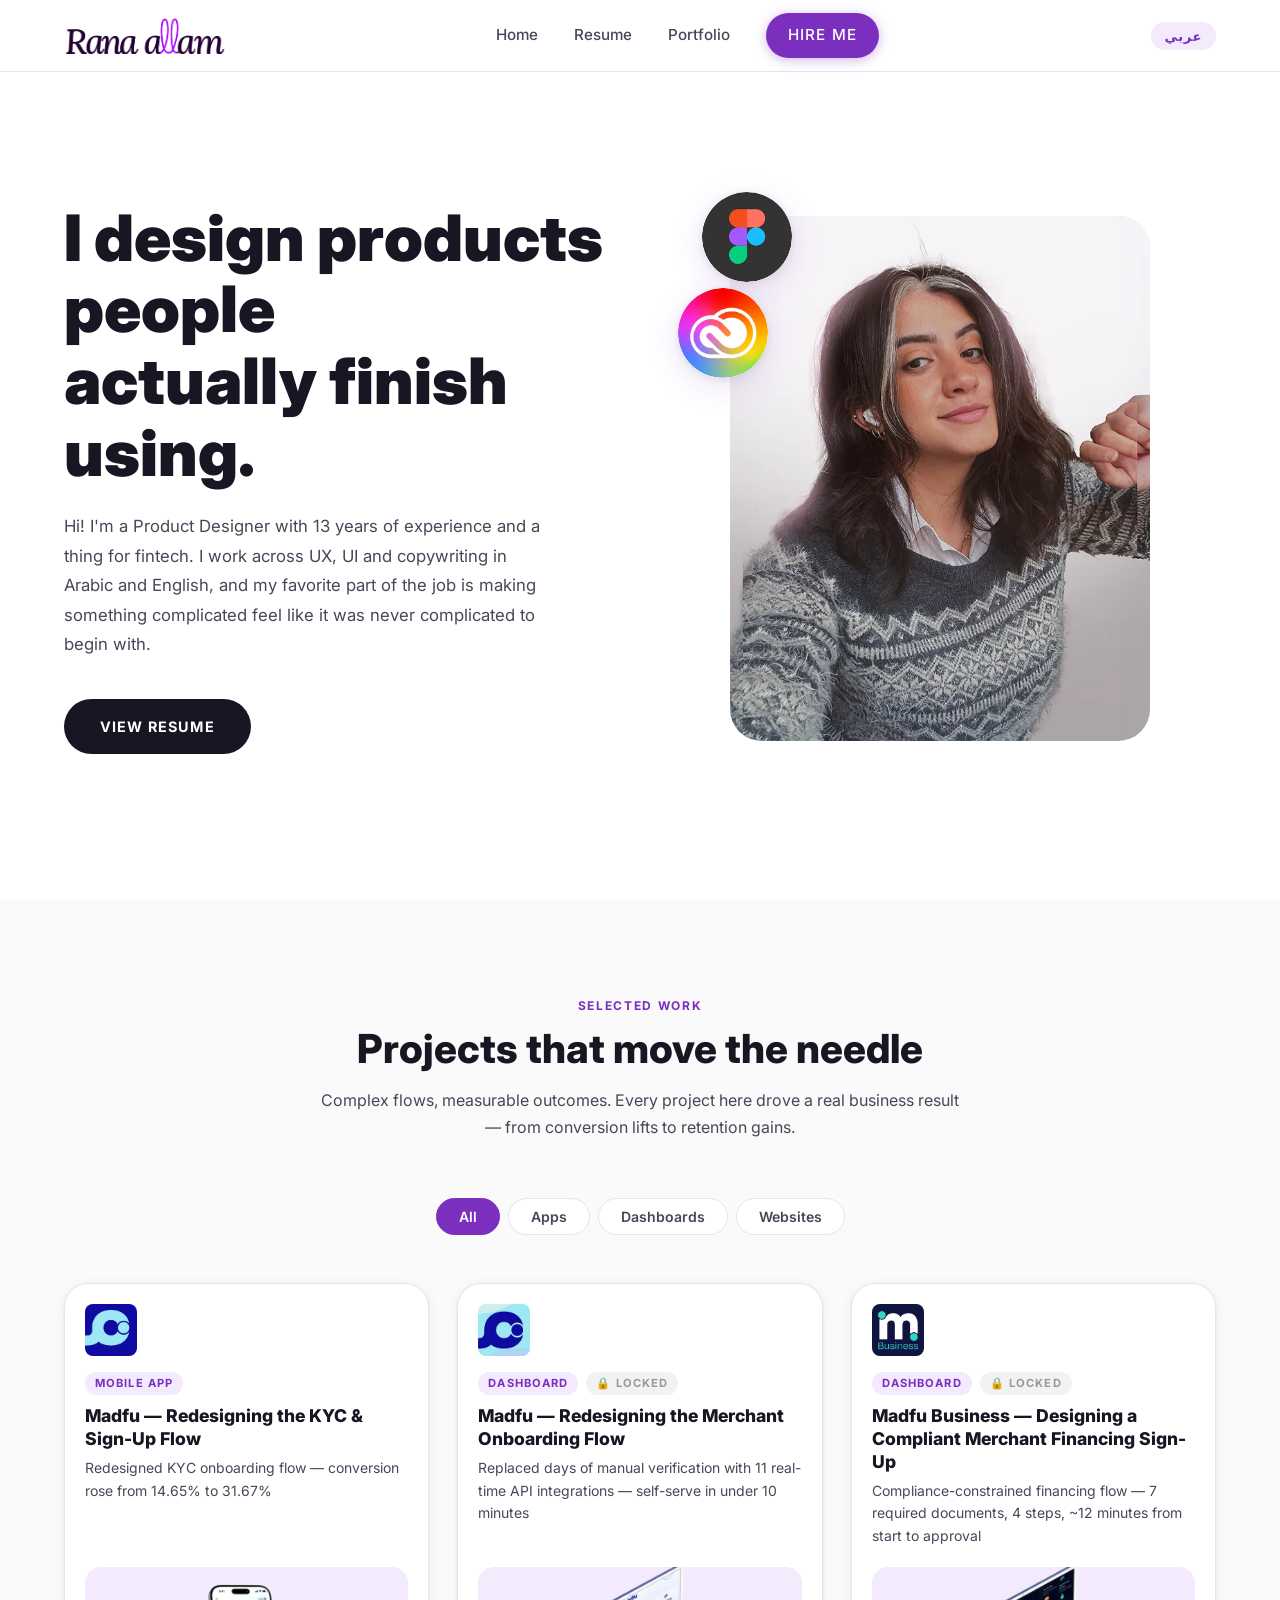
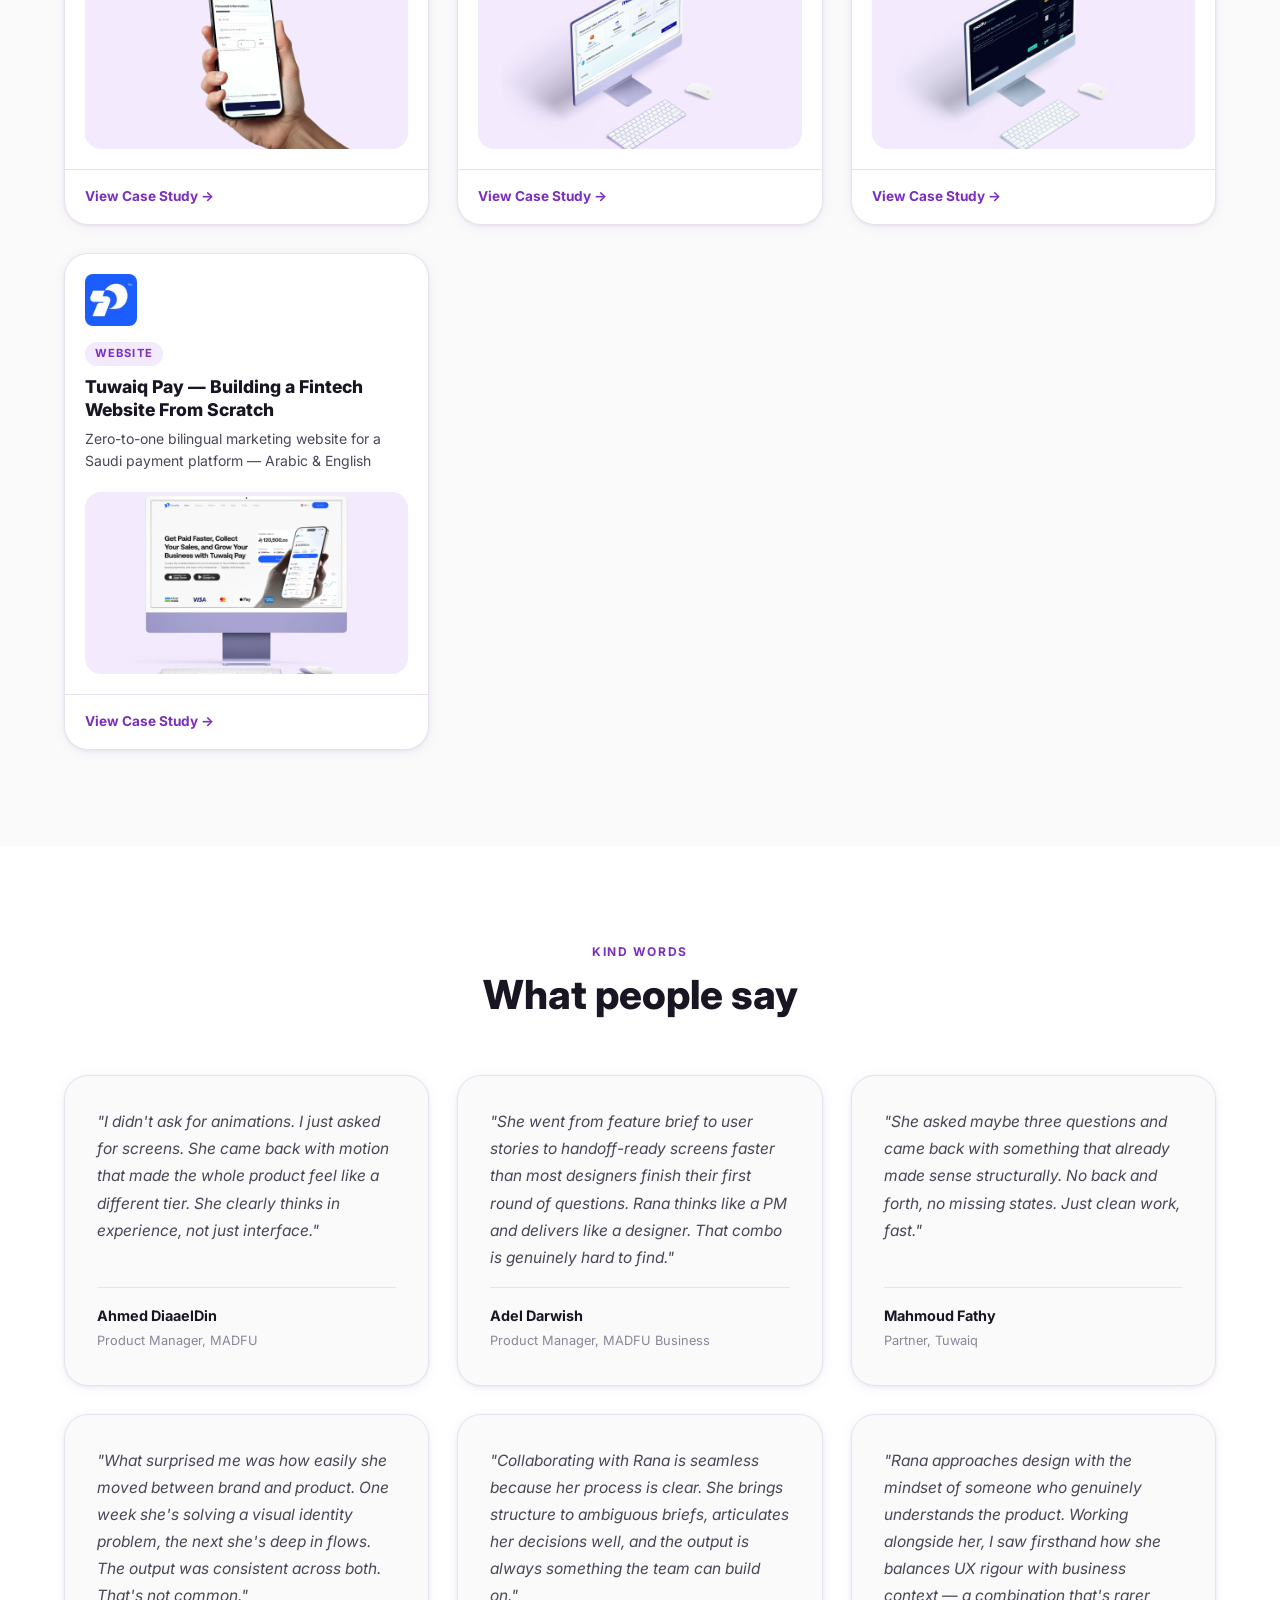
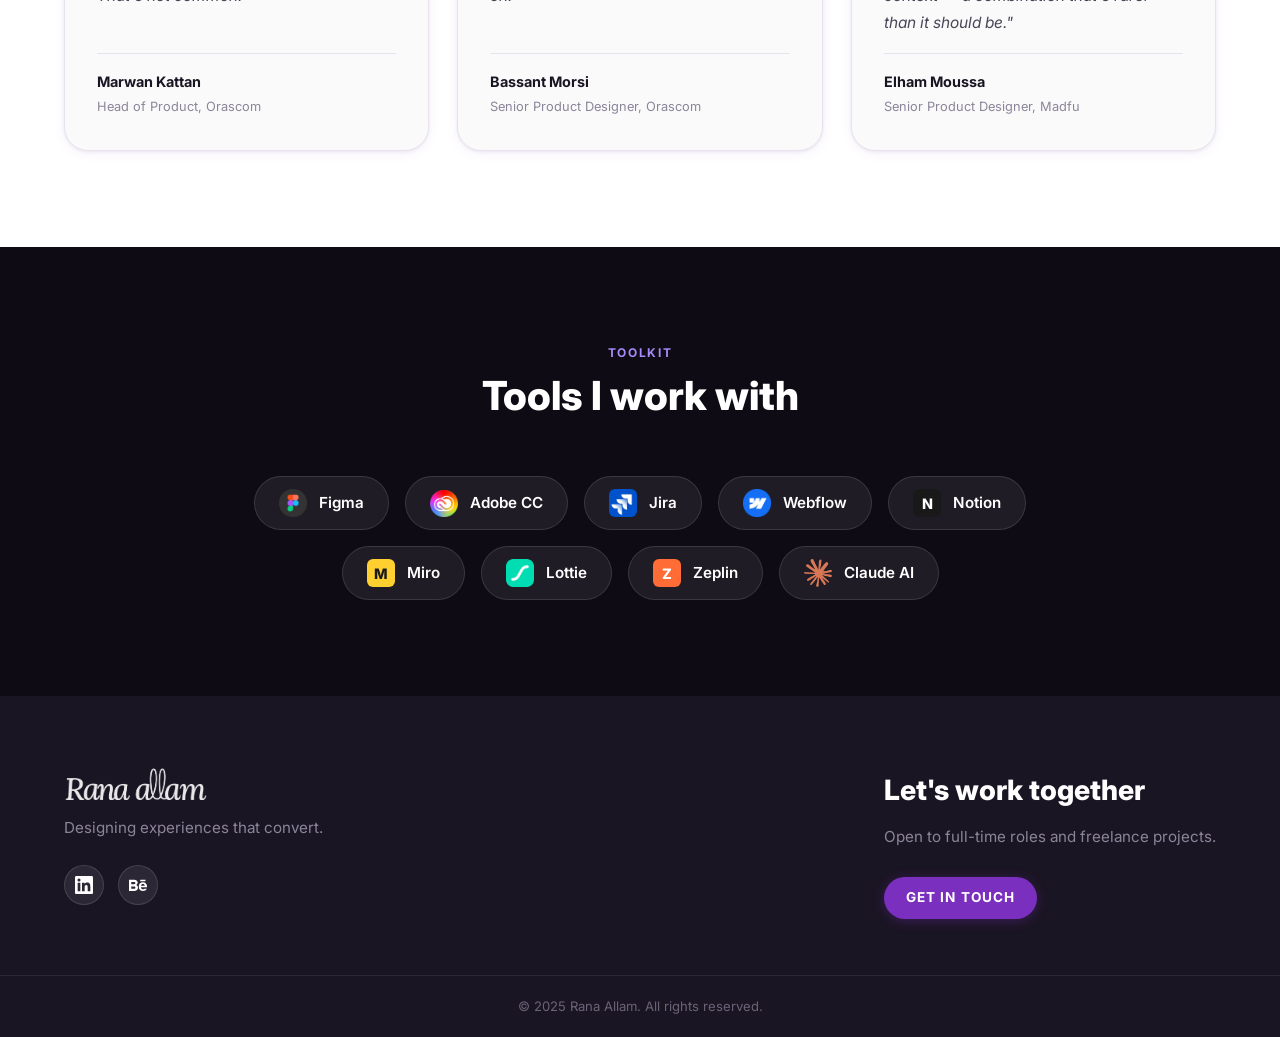
==== index.html @ 31e7e72d "Version 1.0 This is the first version of my first ever website for my first ever GitHub" ====
<!DOCTYPE html>
<html lang="en" dir="ltr">
<head>
  <meta charset="UTF-8" />
  <meta name="viewport" content="width=device-width, initial-scale=1.0" />
  <title>Rana Allam — Product Designer</title>
  <link rel="stylesheet" href="styles.css" />
  <link rel="preconnect" href="https://fonts.googleapis.com" />
  <link rel="preconnect" href="https://fonts.gstatic.com" crossorigin />
  <link href="https://fonts.googleapis.com/css2?family=Inter:wght@400;500;600;700;800;900&family=Cairo:wght@400;600;700;900&display=swap" rel="stylesheet" />
</head>
<body>

  <!-- ───────────────────────── NAV ───────────────────────── -->
  <header class="nav">
    <a href="#" class="nav__logo">
      <img src="IMGs/My Logo@4x.webp" alt="Rana Allam" />
    </a>
    <nav class="nav__links">
      <a href="#" data-i18n="nav-home">Home</a>
      <a href="IMGs/B-Rana%20Allam-ProductDesign%20-%202028.pdf" target="_blank" rel="noopener" data-i18n="nav-resume">Resume</a>
      <a href="#work" data-i18n="nav-portfolio">Portfolio</a>
      <a href="#contact" class="btn btn--hire" data-i18n="nav-hire">Hire Me</a>
    </nav>
    <div class="nav__actions">
      <button class="nav__lang" id="lang-toggle" aria-label="Switch language">عربي</button>
      <button class="nav__hamburger" aria-label="Open menu">
        <span></span><span></span><span></span>
      </button>
    </div>
  </header>

  <!-- ───────────────────────── HERO ───────────────────────── -->
  <section class="hero">
    <div class="hero__text">
      <h1 class="hero__headline" data-i18n-html="hero-headline">
        I design products people<br />actually <span class="hero__accent">finish using.</span>
      </h1>
      <p class="hero__sub" data-i18n="hero-sub">
        Hi! I'm a Product Designer with 13 years of experience and a thing for fintech. I work across UX, UI and copywriting in Arabic and English, and my favorite part of the job is making something complicated feel like it was never complicated to begin with.
      </p>
      <a href="IMGs/B-Rana%20Allam-ProductDesign%20-%202028.pdf" target="_blank" rel="noopener" class="btn btn--resume" data-i18n="hero-btn">View Resume</a>
    </div>

    <div class="hero__visual">
      <div class="hero__photo-wrap">
        <img src="IMGs/Picture.webp" alt="Rana Allam" class="hero__photo" />
        <div class="hero__badge hero__badge--figma">
          <img src="IMGs/Figma.webp" alt="Figma" />
        </div>
        <div class="hero__badge hero__badge--adobe">
          <img src="IMGs/Adobe.webp" alt="Adobe Creative Cloud" />
        </div>
      </div>
    </div>
  </section>

  <!-- ───────────────────────── WORK ───────────────────────── -->
  <section class="work" id="work">
    <div class="section-header">
      <p class="section-label" data-i18n="work-label">Selected Work</p>
      <h2 class="section-title" data-i18n="work-title">Projects that move the needle</h2>
      <p class="section-sub" data-i18n="work-sub">
        Complex flows, measurable outcomes. Every project here drove a real
        business result — from conversion lifts to retention gains.
      </p>
    </div>

    <!-- Category tabs -->
    <div class="work__tabs" role="tablist">
      <button class="work__tab work__tab--active" data-filter="all" role="tab" data-i18n="tab-all">All</button>
      <button class="work__tab" data-filter="app" role="tab" data-i18n="tab-apps">Apps</button>
      <button class="work__tab" data-filter="dashboard" role="tab" data-i18n="tab-dashboards">Dashboards</button>
      <button class="work__tab" data-filter="website" role="tab" data-i18n="tab-websites">Websites</button>
    </div>

    <div class="work__grid">

      <!-- ── APPS ── -->
      <article class="card" data-category="app">
        <div class="card__logo-wrap">
          <div class="card__logo-placeholder">
            <img src="Case%20Studies/Madfu/Consumer/Logo.webp" alt="Madfu logo" />
          </div>
        </div>
        <div class="card__meta">
          <span class="card__category" data-i18n="card-kyc-cat">Mobile App</span>
          <h3 class="card__title" data-i18n="card-kyc-title">Madfu — Redesigning the KYC & Sign-Up Flow</h3>
          <p class="card__sub" data-i18n="card-kyc-sub">Redesigned KYC onboarding flow — conversion rose from 14.65% to 31.67%</p>
        </div>
        <div class="card__mockup">
          <img src="Case%20Studies/Madfu/Consumer/Consumer%20App/KYC%20/Mockup.webp" alt="Madfu KYC mockup" />
        </div>
        <a href="KYC.html" class="card__cta" data-i18n="card-cta">View Case Study →</a>
      </article>

      <!-- ── DASHBOARDS ── -->
      <article class="card" data-category="dashboard">
        <div class="card__logo-wrap">
          <div class="card__logo-placeholder">
            <img src="Case%20Studies/Madfu/Merchant/Logo.webp" alt="Madfu Merchant logo" />
          </div>
        </div>
        <div class="card__meta">
          <span class="card__category" data-i18n="card-merchant-cat">Dashboard</span><span class="card__locked" data-i18n="card-locked">🔒 Locked</span>
          <h3 class="card__title" data-i18n="card-merchant-title">Madfu — Redesigning the Merchant Onboarding Flow</h3>
          <p class="card__sub" data-i18n="card-merchant-sub">Replaced days of manual verification with 11 real-time API integrations — self-serve in under 10 minutes</p>
        </div>
        <div class="card__mockup">
          <img src="Case%20Studies/Madfu/Merchant/Merchant%20Panel/Merchant%20Onboarding/Mockup.webp" alt="Merchant Onboarding mockup" />
        </div>
        <a href="Merchant.html" class="card__cta" data-i18n="card-cta">View Case Study →</a>
      </article>

      <!-- ── DASHBOARDS 2 ── -->
      <article class="card" data-category="dashboard">
        <div class="card__logo-wrap">
          <div class="card__logo-placeholder">
            <img src="Case%20Studies/Madfu%20B2b/Logo.png" alt="Madfu Business logo" />
          </div>
        </div>
        <div class="card__meta">
          <span class="card__category" data-i18n="card-business-cat">Dashboard</span><span class="card__locked" data-i18n="card-locked">🔒 Locked</span>
          <h3 class="card__title" data-i18n="card-business-title">Madfu Business — Designing a Compliant Merchant Financing Sign-Up</h3>
          <p class="card__sub" data-i18n="card-business-sub">Compliance-constrained financing flow — 7 required documents, 4 steps, ~12 minutes from start to approval</p>
        </div>
        <div class="card__mockup">
          <img src="Case%20Studies/Madfu%20B2b/Merchant%20Portal/Sign%20Up/Mockup.webp" alt="Madfu Business mockup" />
        </div>
        <a href="MadfuBusiness.html" class="card__cta" data-i18n="card-cta">View Case Study →</a>
      </article>

      <!-- ── WEBSITES ── -->
      <article class="card" data-category="website">
        <div class="card__logo-wrap">
          <div class="card__logo-placeholder">
            <img src="Case%20Studies/Tuwaiq/TuwaiqLogo.webp" alt="Tuwaiq Pay logo" />
          </div>
        </div>
        <div class="card__meta">
          <span class="card__category" data-i18n="card-tuwaiq-cat">Website</span>
          <h3 class="card__title" data-i18n="card-tuwaiq-title">Tuwaiq Pay — Building a Fintech Website From Scratch</h3>
          <p class="card__sub" data-i18n="card-tuwaiq-sub">Zero-to-one bilingual marketing website for a Saudi payment platform — Arabic & English</p>
        </div>
        <div class="card__mockup">
          <img src="Case%20Studies/Tuwaiq/Website/Mockup.webp" alt="Tuwaiq Pay website mockup" />
        </div>
        <a href="Tuwaiq.html" class="card__cta" data-i18n="card-cta">View Case Study →</a>
      </article>

    </div>
  </section>

  <!-- ───────────────────────── TESTIMONIALS ───────────────────────── -->
  <section class="testimonials" id="testimonials">
    <div class="section-header">
      <p class="section-label" data-i18n="test-label">Kind Words</p>
      <h2 class="section-title" data-i18n="test-title">What people say</h2>
    </div>
    <div class="testimonials__grid">

      <blockquote class="tcard">
        <p class="tcard__quote" data-i18n="test1-quote">
          "I didn't ask for animations. I just asked for screens. She came back with motion that made the whole product feel like a different tier. She clearly thinks in experience, not just interface."
        </p>
        <footer class="tcard__footer">
          <div>
            <strong><a href="https://www.linkedin.com/in/diaaahmed/" target="_blank" rel="noopener" class="tcard__name-link">Ahmed DiaaelDin</a></strong>
            <span data-i18n="test1-role">Product Manager, MADFU</span>
          </div>
        </footer>
      </blockquote>

      <blockquote class="tcard">
        <p class="tcard__quote" data-i18n="test2-quote">
          "She went from feature brief to user stories to handoff-ready screens faster than most designers finish their first round of questions. Rana thinks like a PM and delivers like a designer. That combo is genuinely hard to find."
        </p>
        <footer class="tcard__footer">
          <div>
            <strong><a href="https://www.linkedin.com/in/adel-hs-darwish/" target="_blank" rel="noopener" class="tcard__name-link">Adel Darwish</a></strong>
            <span data-i18n="test2-role">Product Manager, MADFU Business</span>
          </div>
        </footer>
      </blockquote>

      <blockquote class="tcard">
        <p class="tcard__quote" data-i18n="test3-quote">
          "She asked maybe three questions and came back with something that already made sense structurally. No back and forth, no missing states. Just clean work, fast."
        </p>
        <footer class="tcard__footer">
          <div>
            <strong>Mahmoud Fathy</strong>
            <span data-i18n="test3-role">Partner, Tuwaiq</span>
          </div>
        </footer>
      </blockquote>

      <blockquote class="tcard">
        <p class="tcard__quote" data-i18n="test4-quote">
          "What surprised me was how easily she moved between brand and product. One week she's solving a visual identity problem, the next she's deep in flows. The output was consistent across both. That's not common."
        </p>
        <footer class="tcard__footer">
          <div>
            <strong><a href="https://www.linkedin.com/in/marwan-el-kattan-38188924/" target="_blank" rel="noopener" class="tcard__name-link">Marwan Kattan</a></strong>
            <span data-i18n="test4-role">Head of Product, Orascom</span>
          </div>
        </footer>
      </blockquote>

      <blockquote class="tcard">
        <p class="tcard__quote" data-i18n="test5-quote">
          "Collaborating with Rana is seamless because her process is clear. She brings structure to ambiguous briefs, articulates her decisions well, and the output is always something the team can build on."
        </p>
        <footer class="tcard__footer">
          <div>
            <strong><a href="https://www.linkedin.com/in/basant-morrsy-7b446a204/" target="_blank" rel="noopener" class="tcard__name-link">Bassant Morsi</a></strong>
            <span data-i18n="test5-role">Senior Product Designer, Orascom</span>
          </div>
        </footer>
      </blockquote>

      <blockquote class="tcard">
        <p class="tcard__quote" data-i18n="test6-quote">
          "Rana approaches design with the mindset of someone who genuinely understands the product. Working alongside her, I saw firsthand how she balances UX rigour with business context — a combination that's rarer than it should be."
        </p>
        <footer class="tcard__footer">
          <div>
            <strong><a href="https://www.linkedin.com/in/elham-mousa/" target="_blank" rel="noopener" class="tcard__name-link">Elham Moussa</a></strong>
            <span data-i18n="test6-role">Senior Product Designer, Madfu</span>
          </div>
        </footer>
      </blockquote>

    </div>
  </section>

  <!-- ───────────────────────── TOOLS ───────────────────────── -->
  <section class="tools" id="tools">
    <div class="section-header">
      <p class="section-label" data-i18n="tools-label">Toolkit</p>
      <h2 class="section-title" data-i18n="tools-title">Tools I work with</h2>
    </div>
    <div class="tools__grid">

      <div class="tool-chip">
        <img src="IMGs/Figma.webp" alt="Figma" />
        <span>Figma</span>
      </div>

      <div class="tool-chip">
        <img src="IMGs/Adobe.webp" alt="Adobe Creative Cloud" />
        <span>Adobe CC</span>
      </div>

      <div class="tool-chip">
        <img src="IMGs/Jira.webp" alt="Jira" />
        <span>Jira</span>
      </div>

      <div class="tool-chip tool-chip--svg">
        <img src="IMGs/Webflow.webp" alt="Webflow" />
        <span>Webflow</span>
      </div>

      <div class="tool-chip tool-chip--text">
        <div class="tool-chip__icon tool-chip__icon--notion">N</div>
        <span>Notion</span>
      </div>

      <div class="tool-chip tool-chip--text">
        <div class="tool-chip__icon tool-chip__icon--miro">M</div>
        <span>Miro</span>
      </div>

      <div class="tool-chip">
        <img src="IMGs/Lottie.webp" alt="Lottie" />
        <span>Lottie</span>
      </div>

      <div class="tool-chip tool-chip--text">
        <div class="tool-chip__icon tool-chip__icon--zeplin">Z</div>
        <span>Zeplin</span>
      </div>

      <div class="tool-chip">
        <img src="IMGs/claude-logo.webp" alt="Claude AI" />
        <span>Claude AI</span>
      </div>

    </div>
  </section>

  <!-- ───────────────────────── FOOTER ───────────────────────── -->
  <footer class="footer" id="contact">
    <div class="footer__inner">
      <div class="footer__left">
        <img src="IMGs/My Logo@4x.webp" alt="Rana Allam" class="footer__logo" />
        <p class="footer__tagline" data-i18n="footer-tagline">Designing experiences that convert.</p>
        <div class="footer__socials">
          <a href="https://www.linkedin.com/in/allamek/" target="_blank" rel="noopener" class="social-link" aria-label="LinkedIn">
            <svg viewBox="0 0 24 24" fill="currentColor"><path d="M20.447 20.452h-3.554v-5.569c0-1.328-.027-3.037-1.852-3.037-1.853 0-2.136 1.445-2.136 2.939v5.667H9.351V9h3.414v1.561h.046c.477-.9 1.637-1.85 3.37-1.85 3.601 0 4.267 2.37 4.267 5.455v6.286zM5.337 7.433a2.062 2.062 0 01-2.063-2.065 2.064 2.064 0 112.063 2.065zm1.782 13.019H3.555V9h3.564v11.452zM22.225 0H1.771C.792 0 0 .774 0 1.729v20.542C0 23.227.792 24 1.771 24h20.451C23.2 24 24 23.227 24 22.271V1.729C24 .774 23.2 0 22.222 0h.003z"/></svg>
          </a>
          <a href="https://www.behance.net/allamek" target="_blank" rel="noopener" class="social-link" aria-label="Behance">
            <svg viewBox="0 0 24 24" fill="currentColor"><path d="M22 7h-7V5h7v2zm1.726 10c-.442 1.297-2.029 3-5.101 3-3.074 0-5.564-1.729-5.564-5.675 0-3.91 2.325-5.92 5.466-5.92 3.082 0 4.964 1.782 5.375 4.426.078.506.109 1.188.095 2.14H15.97c.13 3.211 3.483 3.312 4.588 2.029h3.168zm-7.686-4h4.965c-.105-1.547-1.136-2.219-2.477-2.219-1.466 0-2.277.768-2.488 2.219zm-9.574 6.988H0V5.021h6.953c5.476.081 5.58 5.444 2.72 6.906 3.461 1.26 3.577 8.061-3.207 8.061zM3 11h3.584c2.508 0 2.906-3-.312-3H3v3zm3.391 3H3v3.016h3.341c3.055 0 2.868-3.016.05-3.016z"/></svg>
          </a>
        </div>
      </div>
      <div class="footer__right">
        <h3 class="footer__cta-title" data-i18n="footer-cta-title">Let's work together</h3>
        <p class="footer__cta-sub" data-i18n="footer-cta-sub">Open to full-time roles and freelance projects.</p>
        <a href="mailto:ranaallam.ek@gmail.com" class="btn btn--hire footer__cta-btn" data-i18n="footer-cta-btn">Get in Touch</a>
      </div>
    </div>
    <div class="footer__bottom">
      <p data-i18n="footer-copy">© 2025 Rana Allam. All rights reserved.</p>
    </div>
  </footer>

  <script src="translations.js"></script>
  <script src="main.js"></script>
</body>
</html>
---- styles.css ----
/* ─────────────────────────────────────────
   DESIGN TOKENS
───────────────────────────────────────── */
:root {
  --purple:       #7B2FBE;
  --purple-light: #9D50D4;
  --purple-dim:   #F3EAFD;
  --dark:         #0F0B15;
  --ink:          #1A1523;
  --ink-mid:      #4B4558;
  --ink-soft:     #8B859A;
  --border:       #E8E2F0;
  --surface:      #FAFAFA;
  --white:        #FFFFFF;

  --radius-sm:  8px;
  --radius-md:  16px;
  --radius-lg:  24px;
  --radius-xl:  32px;
  --radius-full: 9999px;

  --shadow-card: 0 2px 12px rgba(123,47,190,.08), 0 1px 3px rgba(0,0,0,.06);
  --shadow-lift: 0 8px 32px rgba(123,47,190,.14), 0 2px 8px rgba(0,0,0,.08);

  --font: 'Inter', system-ui, sans-serif;
  --nav-h: 72px;
}

/* ─────────────────────────────────────────
   RESET & BASE
───────────────────────────────────────── */
*, *::before, *::after { box-sizing: border-box; margin: 0; padding: 0; }

html { scroll-behavior: smooth; }

body {
  font-family: var(--font);
  color: var(--ink);
  background: var(--white);
  line-height: 1.6;
  -webkit-font-smoothing: antialiased;
}

img { display: block; max-width: 100%; }
a  { text-decoration: none; color: inherit; }

/* ─────────────────────────────────────────
   BUTTONS
───────────────────────────────────────── */
.btn {
  display: inline-flex;
  align-items: center;
  justify-content: center;
  gap: 8px;
  font-family: var(--font);
  font-weight: 700;
  font-size: .85rem;
  letter-spacing: .08em;
  text-transform: uppercase;
  border: none;
  cursor: pointer;
  transition: transform .18s ease, box-shadow .18s ease, background .18s ease;
}
.btn:hover { transform: translateY(-2px); }

.btn--hire {
  background: var(--purple);
  color: var(--white);
  padding: 10px 22px;
  border-radius: var(--radius-full);
  box-shadow: 0 2px 12px rgba(123,47,190,.35);
}
.btn--hire:hover { background: var(--purple-light); box-shadow: 0 6px 20px rgba(123,47,190,.45); }
.nav__links .btn--hire { color: var(--white); }

.btn--resume {
  background: var(--ink);
  color: var(--white);
  padding: 16px 36px;
  border-radius: var(--radius-full);
  font-size: .9rem;
}
.btn--resume:hover { background: #2d2540; box-shadow: var(--shadow-lift); }

/* ─────────────────────────────────────────
   SECTION SHARED
───────────────────────────────────────── */
.section-header {
  text-align: center;
  max-width: 640px;
  margin: 0 auto 56px;
}
.section-label {
  font-size: .75rem;
  font-weight: 700;
  letter-spacing: .14em;
  text-transform: uppercase;
  color: var(--purple);
  margin-bottom: 10px;
}
.section-title {
  font-size: clamp(1.75rem, 4vw, 2.5rem);
  font-weight: 800;
  line-height: 1.2;
  color: var(--ink);
  margin-bottom: 14px;
}
.section-sub {
  font-size: 1rem;
  color: var(--ink-mid);
  line-height: 1.7;
}

/* ─────────────────────────────────────────
   NAV
───────────────────────────────────────── */
.nav {
  position: sticky;
  top: 0;
  z-index: 100;
  height: var(--nav-h);
  display: flex;
  align-items: center;
  justify-content: space-between;
  padding: 0 5%;
  background: rgba(255,255,255,.92);
  backdrop-filter: blur(16px);
  border-bottom: 1px solid var(--border);
}

.nav__logo img {
  height: 36px;
  width: auto;
}

.nav__links {
  display: flex;
  align-items: center;
  gap: 36px;
}
.nav__links a {
  font-size: .95rem;
  font-weight: 500;
  color: var(--ink-mid);
  transition: color .15s;
}
.nav__links a:hover { color: var(--ink); }

.nav__hamburger {
  display: none;
  flex-direction: column;
  gap: 5px;
  background: none;
  border: none;
  cursor: pointer;
  padding: 4px;
}
.nav__hamburger span {
  display: block;
  width: 24px;
  height: 2px;
  background: var(--ink);
  border-radius: 2px;
}

/* ─────────────────────────────────────────
   HERO
───────────────────────────────────────── */
.hero {
  display: grid;
  grid-template-columns: 1fr 1fr;
  align-items: center;
  gap: 48px;
  min-height: calc(100vh - var(--nav-h));
  padding: 64px 5% 80px;
  max-width: 1280px;
  margin: 0 auto;
}

.hero__headline {
  font-size: clamp(2.4rem, 5.5vw, 4rem);
  font-weight: 900;
  line-height: 1.12;
  color: var(--ink);
  margin-bottom: 24px;
}
.hero__accent { color: var(--ink); }

.hero__sub {
  font-size: 1.05rem;
  color: var(--ink-mid);
  line-height: 1.75;
  max-width: 480px;
  margin-bottom: 40px;
}

/* ── photo area ── */
.hero__visual {
  display: flex;
  justify-content: center;
}

.hero__photo-wrap {
  position: relative;
  width: min(420px, 100%);
}

.hero__photo {
  width: 100%;
  border-radius: var(--radius-xl);
  object-fit: cover;
  aspect-ratio: 4/5;
  background: #ede8f5;
}

.hero__badge {
  position: absolute;
  width: 90px;
  height: 90px;
  border-radius: 50%;
  display: flex;
  align-items: center;
  justify-content: center;
  box-shadow: var(--shadow-lift);
  overflow: hidden;
  background: var(--white);
}
.hero__badge img { width: 100%; height: 100%; object-fit: cover; border-radius: 50%; }

.hero__badge--figma {
  top: -24px;
  left: -28px;
}
.hero__badge--adobe {
  top: 72px;
  left: -52px;
}

/* ─────────────────────────────────────────
   WORK SECTION
───────────────────────────────────────── */
.work {
  padding: 96px 5%;
  background: var(--surface);
}

/* tabs */
.work__tabs {
  display: flex;
  gap: 8px;
  justify-content: center;
  flex-wrap: wrap;
  margin-bottom: 48px;
}
.work__tab {
  padding: 9px 22px;
  border-radius: var(--radius-full);
  border: 1.5px solid var(--border);
  background: var(--white);
  font-family: var(--font);
  font-size: .88rem;
  font-weight: 600;
  color: var(--ink-mid);
  cursor: pointer;
  transition: all .2s ease;
}
.work__tab:hover {
  border-color: var(--purple);
  color: var(--purple);
}
.work__tab--active {
  background: var(--purple);
  border-color: var(--purple);
  color: var(--white);
}

/* grid */
.work__grid {
  display: grid;
  grid-template-columns: repeat(auto-fill, minmax(300px, 1fr));
  gap: 28px;
  max-width: 1280px;
  margin: 0 auto;
}

/* card */
.card {
  background: var(--white);
  border-radius: var(--radius-lg);
  border: 1px solid var(--border);
  overflow: hidden;
  display: flex;
  flex-direction: column;
  transition: transform .22s ease, box-shadow .22s ease;
  box-shadow: var(--shadow-card);
}
.card:hover {
  transform: translateY(-6px);
  box-shadow: var(--shadow-lift);
}

.card__logo-wrap {
  padding: 20px 20px 0;
}
.card__logo-placeholder {
  width: 52px;
  height: 52px;
  border-radius: var(--radius-sm);
  overflow: hidden;
  background: #f0ebf8;
  display: flex;
  align-items: center;
  justify-content: center;
  font-size: 1.5rem;
  font-weight: 800;
  color: var(--white);
}
.card__logo-placeholder img { width: 100%; height: 100%; object-fit: contain; }
.card__logo-placeholder--purple { background: var(--purple); }
.card__logo-placeholder--dark   { background: var(--dark); }
.card__logo-placeholder--teal   { background: #0d9488; }
.card__logo-placeholder--orange { background: #ea580c; }
.card__logo-placeholder--blue   { background: #2563eb; }
.card__logo-placeholder--green  { background: #16a34a; }

.card__meta {
  padding: 16px 20px 0;
  flex: 1;
}
.card__category {
  font-size: .7rem;
  font-weight: 700;
  letter-spacing: .1em;
  text-transform: uppercase;
  color: var(--purple);
  background: var(--purple-dim);
  padding: 3px 10px;
  border-radius: var(--radius-full);
  display: inline-block;
  margin-bottom: 10px;
  vertical-align: middle;
}
.card__locked {
  font-size: .7rem;
  font-weight: 700;
  letter-spacing: .1em;
  text-transform: uppercase;
  color: #999;
  background: #f2f2f2;
  padding: 3px 10px;
  border-radius: var(--radius-full);
  display: inline-flex;
  align-items: center;
  gap: 4px;
  margin-bottom: 10px;
  margin-left: 8px;
  vertical-align: middle;
}
.card__title {
  font-size: 1.1rem;
  font-weight: 800;
  color: var(--ink);
  margin-bottom: 6px;
  line-height: 1.3;
}
.card__sub {
  font-size: .875rem;
  color: var(--ink-mid);
  line-height: 1.6;
}

.card__mockup {
  margin: 20px 20px 0;
  border-radius: var(--radius-md);
  overflow: hidden;
  aspect-ratio: 16/9;
  background: var(--purple-dim);
}
.card__mockup img {
  width: 100%;
  height: 100%;
  object-fit: cover;
}
.card__mockup--placeholder .mockup-ph {
  width: 100%;
  height: 100%;
  display: flex;
  align-items: center;
  justify-content: center;
  background: linear-gradient(135deg, var(--purple-dim) 0%, #e8d5fa 100%);
  color: var(--purple-light);
  font-size: .8rem;
  font-weight: 600;
  letter-spacing: .06em;
  text-transform: uppercase;
}

.card__cta {
  display: block;
  padding: 16px 20px;
  font-size: .85rem;
  font-weight: 700;
  color: var(--purple);
  border-top: 1px solid var(--border);
  margin-top: 20px;
  transition: background .15s, color .15s;
}
.card__cta:hover {
  background: var(--purple-dim);
}

/* ─────────────────────────────────────────
   TESTIMONIALS
───────────────────────────────────────── */
.testimonials {
  padding: 96px 5%;
  background: var(--white);
}

.testimonials__grid {
  display: grid;
  grid-template-columns: repeat(auto-fill, minmax(300px, 1fr));
  gap: 28px;
  max-width: 1280px;
  margin: 0 auto;
}

.tcard {
  background: var(--surface);
  border: 1px solid var(--border);
  border-radius: var(--radius-lg);
  padding: 32px;
  display: flex;
  flex-direction: column;
  gap: 16px;
  box-shadow: var(--shadow-card);
  transition: transform .22s ease, box-shadow .22s ease;
}
.tcard:hover {
  transform: translateY(-4px);
  box-shadow: var(--shadow-lift);
}

.tcard__stars { color: #f59e0b; font-size: 1rem; letter-spacing: 2px; }

.tcard__quote {
  font-size: .97rem;
  color: var(--ink-mid);
  line-height: 1.75;
  font-style: italic;
  flex: 1;
}

.tcard__footer {
  display: flex;
  align-items: center;
  gap: 14px;
  border-top: 1px solid var(--border);
  padding-top: 16px;
}
.tcard__avatar {
  width: 44px;
  height: 44px;
  border-radius: 50%;
  flex-shrink: 0;
}
.tcard__avatar--1 { background: linear-gradient(135deg, #7B2FBE, #a855f7); }
.tcard__avatar--2 { background: linear-gradient(135deg, #0d9488, #34d399); }
.tcard__avatar--3 { background: linear-gradient(135deg, #2563eb, #60a5fa); }

.tcard__footer strong {
  display: block;
  font-size: .9rem;
  font-weight: 700;
  color: var(--ink);
}
.tcard__name-link {
  color: inherit;
  text-decoration: none;
  border-bottom: 1px solid transparent;
  transition: border-color .2s;
}
.tcard__name-link:hover {
  border-bottom-color: var(--purple);
}
.tcard__footer span {
  font-size: .8rem;
  color: var(--ink-soft);
}

/* ─────────────────────────────────────────
   TOOLS
───────────────────────────────────────── */
.tools {
  padding: 96px 5%;
  background: var(--dark);
}

.tools .section-label { color: #a78bfa; }
.tools .section-title { color: var(--white); }
.tools .section-sub   { color: #8b859a; }

.tools__grid {
  display: flex;
  flex-wrap: wrap;
  gap: 16px;
  justify-content: center;
  max-width: 900px;
  margin: 0 auto;
}

.tool-chip {
  display: flex;
  align-items: center;
  gap: 12px;
  background: rgba(255,255,255,.07);
  border: 1px solid rgba(255,255,255,.12);
  border-radius: var(--radius-full);
  padding: 12px 24px;
  transition: background .2s, transform .2s;
  cursor: default;
}
.tool-chip:hover {
  background: rgba(123,47,190,.35);
  border-color: rgba(123,47,190,.6);
  transform: translateY(-3px);
}
.tool-chip img {
  width: 28px;
  height: 28px;
  object-fit: contain;
  border-radius: 6px;
}
.tool-chip--svg img { background: transparent; border-radius: 0; }
.tool-chip span {
  font-size: .95rem;
  font-weight: 600;
  color: var(--white);
}

.tool-chip__icon {
  width: 28px;
  height: 28px;
  border-radius: 6px;
  display: flex;
  align-items: center;
  justify-content: center;
  font-weight: 800;
  font-size: .9rem;
  color: var(--white);
}
.tool-chip__icon--notion { background: #191919; }
.tool-chip__icon--miro   { background: #ffd02f; color: #1a1a1a; }
.tool-chip__icon--lottie { background: #00ddb4; color: #0a2a27; }
.tool-chip__icon--zeplin { background: #ff6c36; }

/* ─────────────────────────────────────────
   FOOTER
───────────────────────────────────────── */
.footer {
  background: var(--ink);
  color: var(--white);
}

.footer__inner {
  display: flex;
  align-items: flex-start;
  justify-content: space-between;
  gap: 48px;
  padding: 72px 5% 56px;
  max-width: 1280px;
  margin: 0 auto;
  flex-wrap: wrap;
}

.footer__logo {
  height: 32px;
  width: auto;
  margin-bottom: 16px;
  filter: brightness(0) invert(1);
  opacity: .9;
}
.footer__tagline {
  font-size: .95rem;
  color: #8b859a;
  margin-bottom: 24px;
}

.footer__socials {
  display: flex;
  gap: 14px;
}
.social-link {
  width: 40px;
  height: 40px;
  border-radius: 50%;
  background: rgba(255,255,255,.08);
  border: 1px solid rgba(255,255,255,.12);
  display: flex;
  align-items: center;
  justify-content: center;
  transition: background .2s, transform .2s;
}
.social-link svg { width: 18px; height: 18px; }
.social-link:hover { background: var(--purple); transform: translateY(-3px); }

.footer__right { max-width: 360px; }
.footer__cta-title {
  font-size: 1.75rem;
  font-weight: 800;
  margin-bottom: 12px;
}
.footer__cta-sub {
  color: #8b859a;
  font-size: .95rem;
  margin-bottom: 28px;
}
.footer__cta-btn { font-size: .85rem; }

.footer__bottom {
  border-top: 1px solid rgba(255,255,255,.08);
  padding: 20px 5%;
  text-align: center;
  font-size: .82rem;
  color: #6b6478;
  max-width: 1280px;
  margin: 0 auto;
}

/* ─────────────────────────────────────────
   HIDDEN (filter)
───────────────────────────────────────── */
.card--hidden {
  display: none;
}

/* ─────────────────────────────────────────
   RESPONSIVE
───────────────────────────────────────── */
@media (max-width: 900px) {
  .hero {
    grid-template-columns: 1fr;
    padding-top: 48px;
    text-align: center;
    gap: 40px;
  }
  .hero__sub { margin-left: auto; margin-right: auto; }
  .hero__visual { order: -1; }
  .hero__photo-wrap { width: min(320px, 80%); }
  .hero__badge--figma { top: -16px; left: -16px; width: 70px; height: 70px; }
  .hero__badge--adobe { top: 60px; left: -36px; width: 70px; height: 70px; }
}

@media (max-width: 640px) {
  .nav__links {
    display: none;
    position: absolute;
    top: var(--nav-h);
    left: 0; right: 0;
    background: var(--white);
    border-bottom: 1px solid var(--border);
    flex-direction: column;
    align-items: flex-start;
    padding: 16px 24px 24px;
    gap: 4px;
    box-shadow: 0 8px 24px rgba(0,0,0,.08);
    z-index: 999;
  }
  .nav__links.nav__links--open { display: flex; }
  .nav__links a {
    width: 100%;
    padding: 10px 0;
    font-size: 1rem;
    border-bottom: 1px solid var(--border);
  }
  .nav__links a:last-child { border-bottom: none; }
  .nav__hamburger { display: flex; }

  /* Hamburger → X animation */
  .nav__hamburger--open span:nth-child(1) {
    transform: translateY(7px) rotate(45deg);
  }
  .nav__hamburger--open span:nth-child(2) {
    opacity: 0;
  }
  .nav__hamburger--open span:nth-child(3) {
    transform: translateY(-7px) rotate(-45deg);
  }
  .nav__hamburger span { transition: transform .2s, opacity .2s; }

  .work__grid, .testimonials__grid { grid-template-columns: 1fr; }
  .footer__inner { flex-direction: column; }
  .footer__right { max-width: 100%; }
}

/* ─────────────────────────────────────────
   LANGUAGE TOGGLE BUTTON
───────────────────────────────────────── */
.nav__actions {
  display: flex;
  align-items: center;
  gap: 8px;
}

.nav__lang {
  font-family: var(--font);
  font-size: .82rem;
  font-weight: 700;
  letter-spacing: .04em;
  color: var(--purple);
  background: var(--purple-dim);
  border: none;
  border-radius: var(--radius-full);
  padding: 6px 14px;
  cursor: pointer;
  transition: background .15s, color .15s;
  white-space: nowrap;
}
.nav__lang:hover {
  background: var(--purple);
  color: #fff;
}

/* ─────────────────────────────────────────
   RTL — ARABIC OVERRIDES
───────────────────────────────────────── */
[dir="rtl"] {
  font-family: 'Cairo', sans-serif;
}
[dir="rtl"] body,
[dir="rtl"] h1,
[dir="rtl"] h2,
[dir="rtl"] h3,
[dir="rtl"] h4,
[dir="rtl"] p,
[dir="rtl"] a,
[dir="rtl"] button,
[dir="rtl"] span {
  font-family: 'Cairo', sans-serif;
}

/* Nav — RTL handles order naturally (row flows right→left in RTL) */
[dir="rtl"] .nav__links { gap: 28px; }
[dir="rtl"] .btn--hire {
  font-family: 'Cairo', sans-serif;
  font-size: .85rem;
  font-weight: 700;
  padding: 10px 22px;
  border-radius: var(--radius-full);
  white-space: nowrap;
  min-width: fit-content;
}

/* Hero — right-aligned on desktop only */
[dir="rtl"] .hero { direction: rtl; }
@media (min-width: 769px) {
  [dir="rtl"] .hero__text { text-align: right; }
}

/* Hero badges — mirror to right side in Arabic */
[dir="rtl"] .hero__badge--figma {
  left: auto;
  right: -28px;
}
[dir="rtl"] .hero__badge--adobe {
  left: auto;
  right: -52px;
}

/* Section headers — stay centered in both languages */

/* Cards */
[dir="rtl"] .card__meta  { text-align: right; }
[dir="rtl"] .card__cta   { text-align: right; }
[dir="rtl"] .card__locked { margin-left: 0; margin-right: 8px; }

/* Testimonials */
[dir="rtl"] .tcard { text-align: right; }

/* Footer — RTL handles order naturally */
[dir="rtl"] .footer__inner  { direction: rtl; }
[dir="rtl"] .footer__left   { text-align: right; }
[dir="rtl"] .footer__socials { justify-content: flex-end; }
[dir="rtl"] .footer__right  { text-align: right; }
[dir="rtl"] .footer__bottom { text-align: center; }

/* Mobile nav in RTL */
@media (max-width: 640px) {
  [dir="rtl"] .nav__links {
    align-items: flex-end;
  }
  [dir="rtl"] .footer__inner { flex-direction: column; }
}
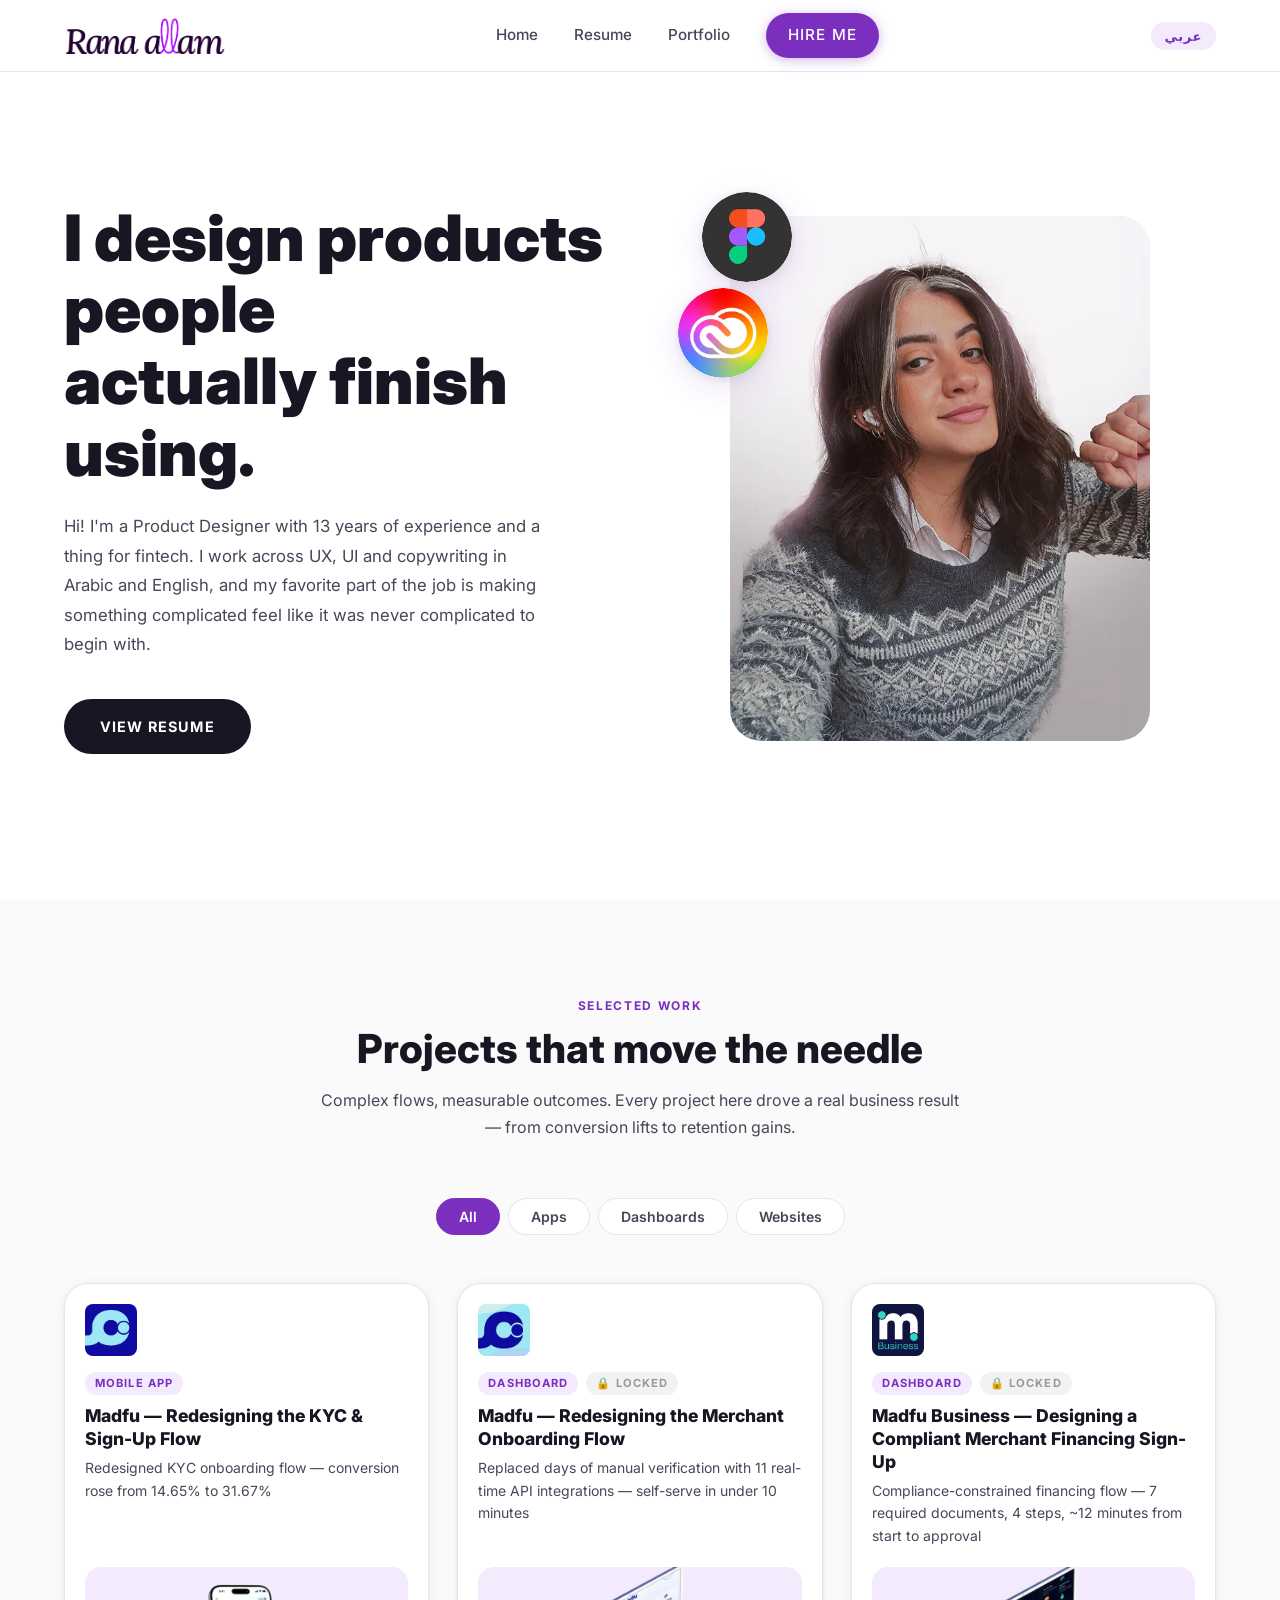
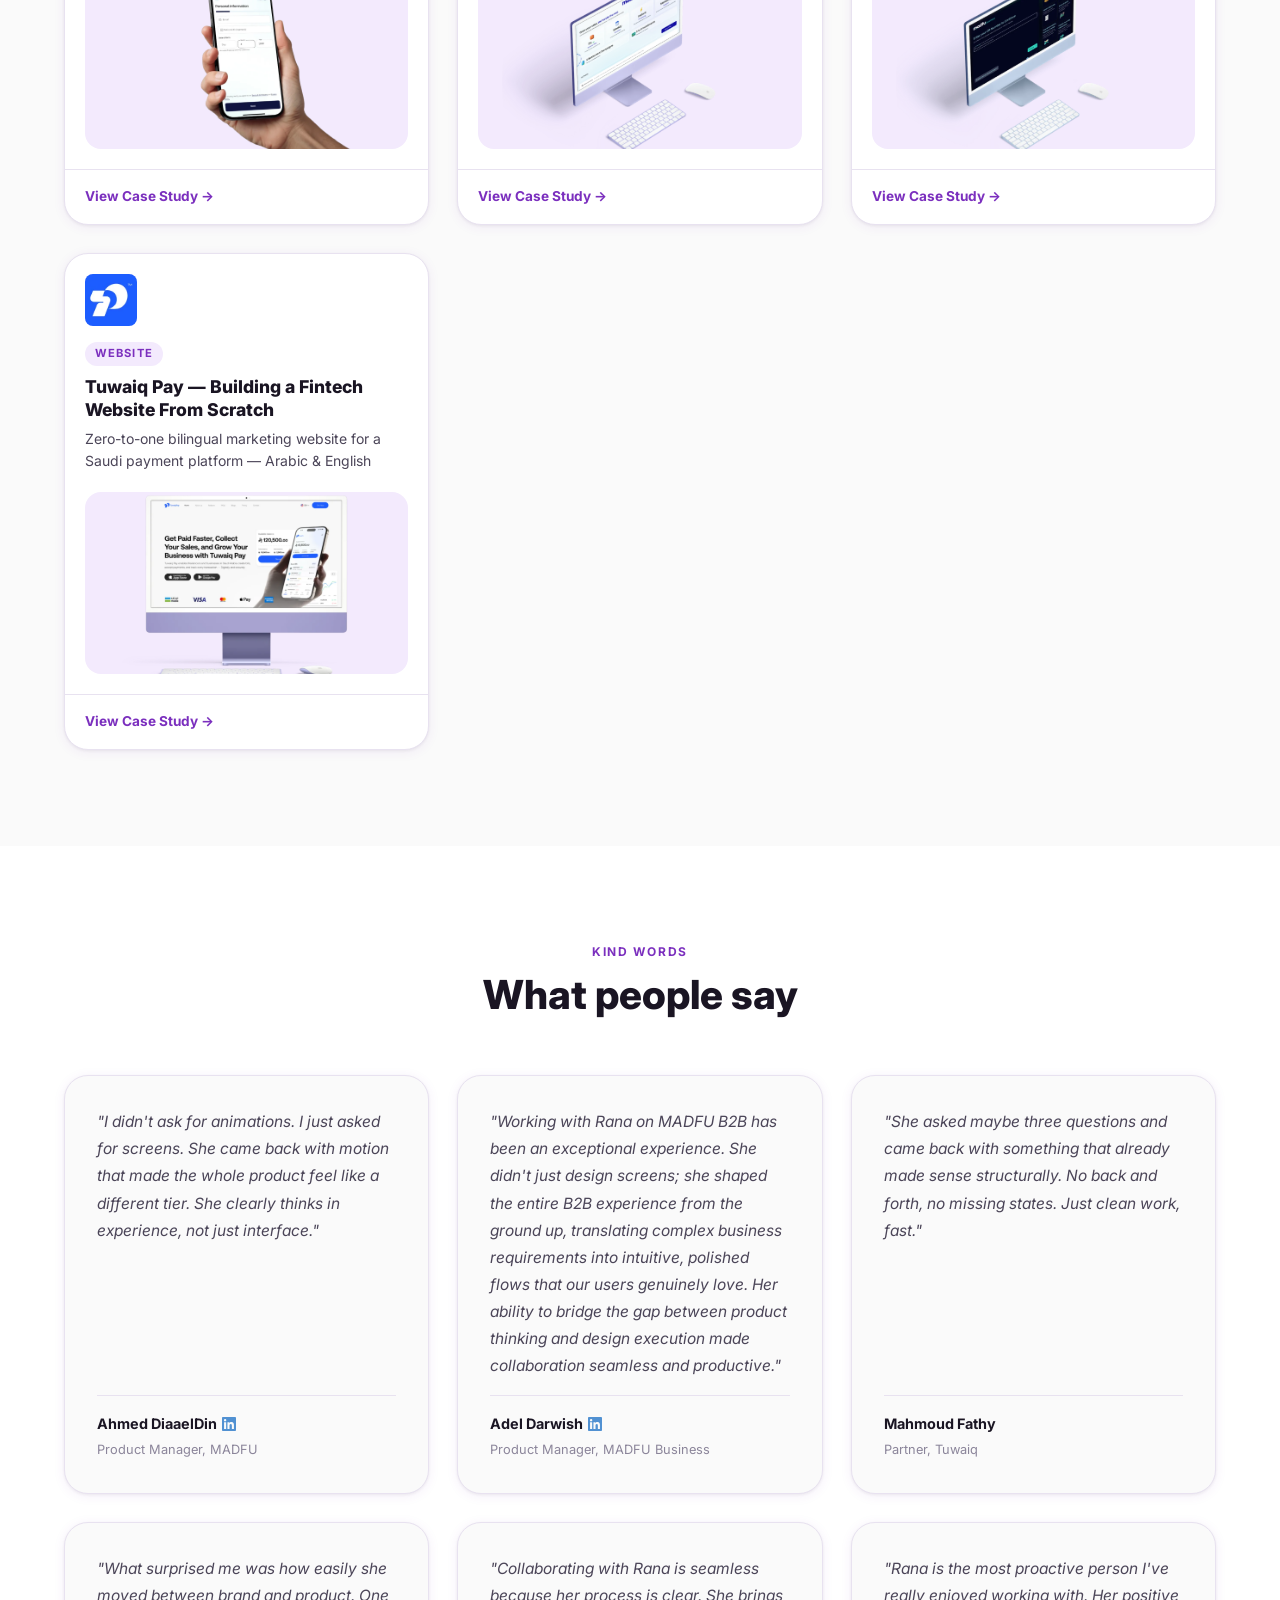
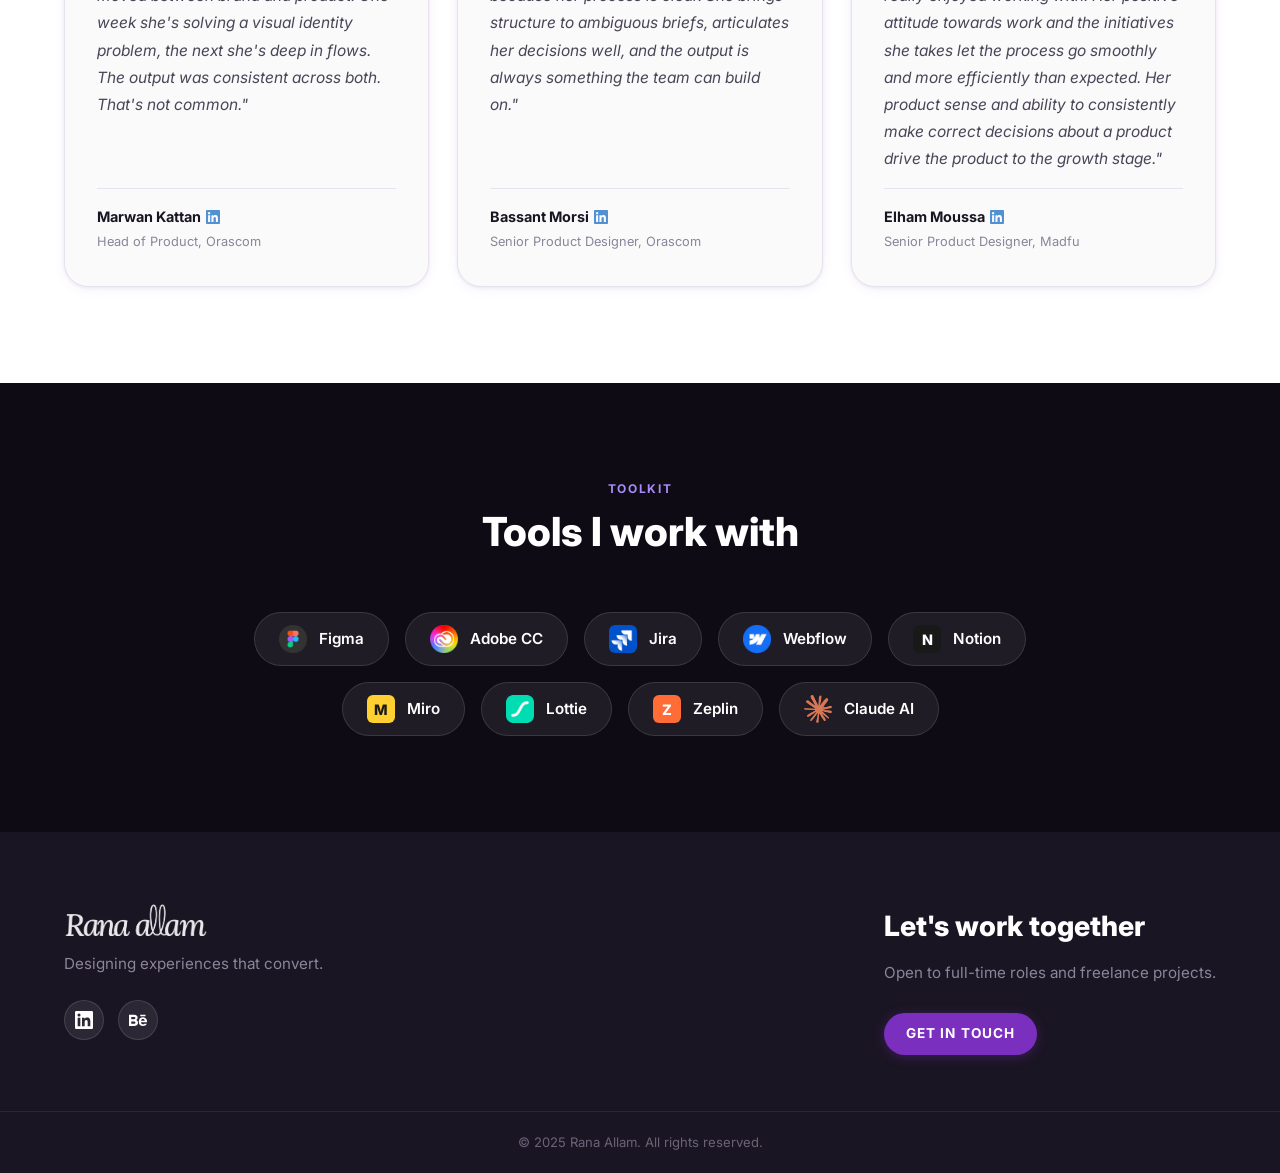
==== commit fae1f36a: "Update testimonials, LinkedIn badges, favicon, social links, and resume - Add real quotes from Adel " ====
--- a/index.html
+++ b/index.html
@@ -2,6 +2,9 @@
 <html lang="en" dir="ltr">
 <head>
   <meta charset="UTF-8" />
+  <link rel="icon" type="image/png" sizes="32x32" href="IMGs/Favicon.png?v=2" />
+  <link rel="shortcut icon" href="IMGs/Favicon.png?v=2" />
+  <link rel="apple-touch-icon" href="IMGs/Favicon.png?v=2" />
   <meta name="viewport" content="width=device-width, initial-scale=1.0" />
   <title>Rana Allam — Product Designer</title>
   <link rel="stylesheet" href="styles.css" />
@@ -165,7 +168,7 @@
         </p>
         <footer class="tcard__footer">
           <div>
-            <strong><a href="https://www.linkedin.com/in/diaaahmed/" target="_blank" rel="noopener" class="tcard__name-link">Ahmed DiaaelDin</a></strong>
+            <strong><a href="https://www.linkedin.com/in/diaaahmed/" target="_blank" rel="noopener" class="tcard__name-link">Ahmed DiaaelDin<svg class="tcard__li-icon" viewBox="0 0 24 24" fill="currentColor" aria-hidden="true"><path d="M20.447 20.452h-3.554v-5.569c0-1.328-.027-3.037-1.852-3.037-1.853 0-2.136 1.445-2.136 2.939v5.667H9.351V9h3.414v1.561h.046c.477-.9 1.637-1.85 3.37-1.85 3.601 0 4.267 2.37 4.267 5.455v6.286zM5.337 7.433a2.062 2.062 0 01-2.063-2.065 2.064 2.064 0 112.063 2.065zm1.782 13.019H3.555V9h3.564v11.452zM22.225 0H1.771C.792 0 0 .774 0 1.729v20.542C0 23.227.792 24 1.771 24h20.451C23.2 24 24 23.227 24 22.271V1.729C24 .774 23.2 0 22.222 0h.003z"/></svg></a></strong>
             <span data-i18n="test1-role">Product Manager, MADFU</span>
           </div>
         </footer>
@@ -173,11 +176,11 @@
 
       <blockquote class="tcard">
         <p class="tcard__quote" data-i18n="test2-quote">
-          "She went from feature brief to user stories to handoff-ready screens faster than most designers finish their first round of questions. Rana thinks like a PM and delivers like a designer. That combo is genuinely hard to find."
-        </p>
-        <footer class="tcard__footer">
-          <div>
-            <strong><a href="https://www.linkedin.com/in/adel-hs-darwish/" target="_blank" rel="noopener" class="tcard__name-link">Adel Darwish</a></strong>
+          "Working with Rana on MADFU B2B has been an exceptional experience. She didn't just design screens; she shaped the entire B2B experience from the ground up, translating complex business requirements into intuitive, polished flows that our users genuinely love. Her ability to bridge the gap between product thinking and design execution made collaboration seamless and productive."
+        </p>
+        <footer class="tcard__footer">
+          <div>
+            <strong><a href="https://www.linkedin.com/in/adel-hs-darwish/" target="_blank" rel="noopener" class="tcard__name-link">Adel Darwish<svg class="tcard__li-icon" viewBox="0 0 24 24" fill="currentColor" aria-hidden="true"><path d="M20.447 20.452h-3.554v-5.569c0-1.328-.027-3.037-1.852-3.037-1.853 0-2.136 1.445-2.136 2.939v5.667H9.351V9h3.414v1.561h.046c.477-.9 1.637-1.85 3.37-1.85 3.601 0 4.267 2.37 4.267 5.455v6.286zM5.337 7.433a2.062 2.062 0 01-2.063-2.065 2.064 2.064 0 112.063 2.065zm1.782 13.019H3.555V9h3.564v11.452zM22.225 0H1.771C.792 0 0 .774 0 1.729v20.542C0 23.227.792 24 1.771 24h20.451C23.2 24 24 23.227 24 22.271V1.729C24 .774 23.2 0 22.222 0h.003z"/></svg></a></strong>
             <span data-i18n="test2-role">Product Manager, MADFU Business</span>
           </div>
         </footer>
@@ -201,7 +204,7 @@
         </p>
         <footer class="tcard__footer">
           <div>
-            <strong><a href="https://www.linkedin.com/in/marwan-el-kattan-38188924/" target="_blank" rel="noopener" class="tcard__name-link">Marwan Kattan</a></strong>
+            <strong><a href="https://www.linkedin.com/in/marwan-el-kattan-38188924/" target="_blank" rel="noopener" class="tcard__name-link">Marwan Kattan<svg class="tcard__li-icon" viewBox="0 0 24 24" fill="currentColor" aria-hidden="true"><path d="M20.447 20.452h-3.554v-5.569c0-1.328-.027-3.037-1.852-3.037-1.853 0-2.136 1.445-2.136 2.939v5.667H9.351V9h3.414v1.561h.046c.477-.9 1.637-1.85 3.37-1.85 3.601 0 4.267 2.37 4.267 5.455v6.286zM5.337 7.433a2.062 2.062 0 01-2.063-2.065 2.064 2.064 0 112.063 2.065zm1.782 13.019H3.555V9h3.564v11.452zM22.225 0H1.771C.792 0 0 .774 0 1.729v20.542C0 23.227.792 24 1.771 24h20.451C23.2 24 24 23.227 24 22.271V1.729C24 .774 23.2 0 22.222 0h.003z"/></svg></a></strong>
             <span data-i18n="test4-role">Head of Product, Orascom</span>
           </div>
         </footer>
@@ -213,7 +216,7 @@
         </p>
         <footer class="tcard__footer">
           <div>
-            <strong><a href="https://www.linkedin.com/in/basant-morrsy-7b446a204/" target="_blank" rel="noopener" class="tcard__name-link">Bassant Morsi</a></strong>
+            <strong><a href="https://www.linkedin.com/in/basant-morrsy-7b446a204/" target="_blank" rel="noopener" class="tcard__name-link">Bassant Morsi<svg class="tcard__li-icon" viewBox="0 0 24 24" fill="currentColor" aria-hidden="true"><path d="M20.447 20.452h-3.554v-5.569c0-1.328-.027-3.037-1.852-3.037-1.853 0-2.136 1.445-2.136 2.939v5.667H9.351V9h3.414v1.561h.046c.477-.9 1.637-1.85 3.37-1.85 3.601 0 4.267 2.37 4.267 5.455v6.286zM5.337 7.433a2.062 2.062 0 01-2.063-2.065 2.064 2.064 0 112.063 2.065zm1.782 13.019H3.555V9h3.564v11.452zM22.225 0H1.771C.792 0 0 .774 0 1.729v20.542C0 23.227.792 24 1.771 24h20.451C23.2 24 24 23.227 24 22.271V1.729C24 .774 23.2 0 22.222 0h.003z"/></svg></a></strong>
             <span data-i18n="test5-role">Senior Product Designer, Orascom</span>
           </div>
         </footer>
@@ -221,11 +224,11 @@
 
       <blockquote class="tcard">
         <p class="tcard__quote" data-i18n="test6-quote">
-          "Rana approaches design with the mindset of someone who genuinely understands the product. Working alongside her, I saw firsthand how she balances UX rigour with business context — a combination that's rarer than it should be."
-        </p>
-        <footer class="tcard__footer">
-          <div>
-            <strong><a href="https://www.linkedin.com/in/elham-mousa/" target="_blank" rel="noopener" class="tcard__name-link">Elham Moussa</a></strong>
+          "Rana is the most proactive person I've really enjoyed working with. Her positive attitude towards work and the initiatives she takes let the process go smoothly and more efficiently than expected. Her product sense and ability to consistently make correct decisions about a product drive the product to the growth stage."
+        </p>
+        <footer class="tcard__footer">
+          <div>
+            <strong><a href="https://www.linkedin.com/in/elham-mousa/" target="_blank" rel="noopener" class="tcard__name-link">Elham Moussa<svg class="tcard__li-icon" viewBox="0 0 24 24" fill="currentColor" aria-hidden="true"><path d="M20.447 20.452h-3.554v-5.569c0-1.328-.027-3.037-1.852-3.037-1.853 0-2.136 1.445-2.136 2.939v5.667H9.351V9h3.414v1.561h.046c.477-.9 1.637-1.85 3.37-1.85 3.601 0 4.267 2.37 4.267 5.455v6.286zM5.337 7.433a2.062 2.062 0 01-2.063-2.065 2.064 2.064 0 112.063 2.065zm1.782 13.019H3.555V9h3.564v11.452zM22.225 0H1.771C.792 0 0 .774 0 1.729v20.542C0 23.227.792 24 1.771 24h20.451C23.2 24 24 23.227 24 22.271V1.729C24 .774 23.2 0 22.222 0h.003z"/></svg></a></strong>
             <span data-i18n="test6-role">Senior Product Designer, Madfu</span>
           </div>
         </footer>
--- a/styles.css
+++ b/styles.css
@@ -477,11 +477,24 @@
 .tcard__name-link {
   color: inherit;
   text-decoration: none;
-  border-bottom: 1px solid transparent;
-  transition: border-color .2s;
+  display: inline-flex;
+  align-items: center;
+  gap: 5px;
+  transition: color .2s;
 }
 .tcard__name-link:hover {
-  border-bottom-color: var(--purple);
+  color: #0a66c2;
+}
+.tcard__li-icon {
+  width: 14px;
+  height: 14px;
+  color: #0a66c2;
+  flex-shrink: 0;
+  opacity: .7;
+  transition: opacity .2s;
+}
+.tcard__name-link:hover .tcard__li-icon {
+  opacity: 1;
 }
 .tcard__footer span {
   font-size: .8rem;
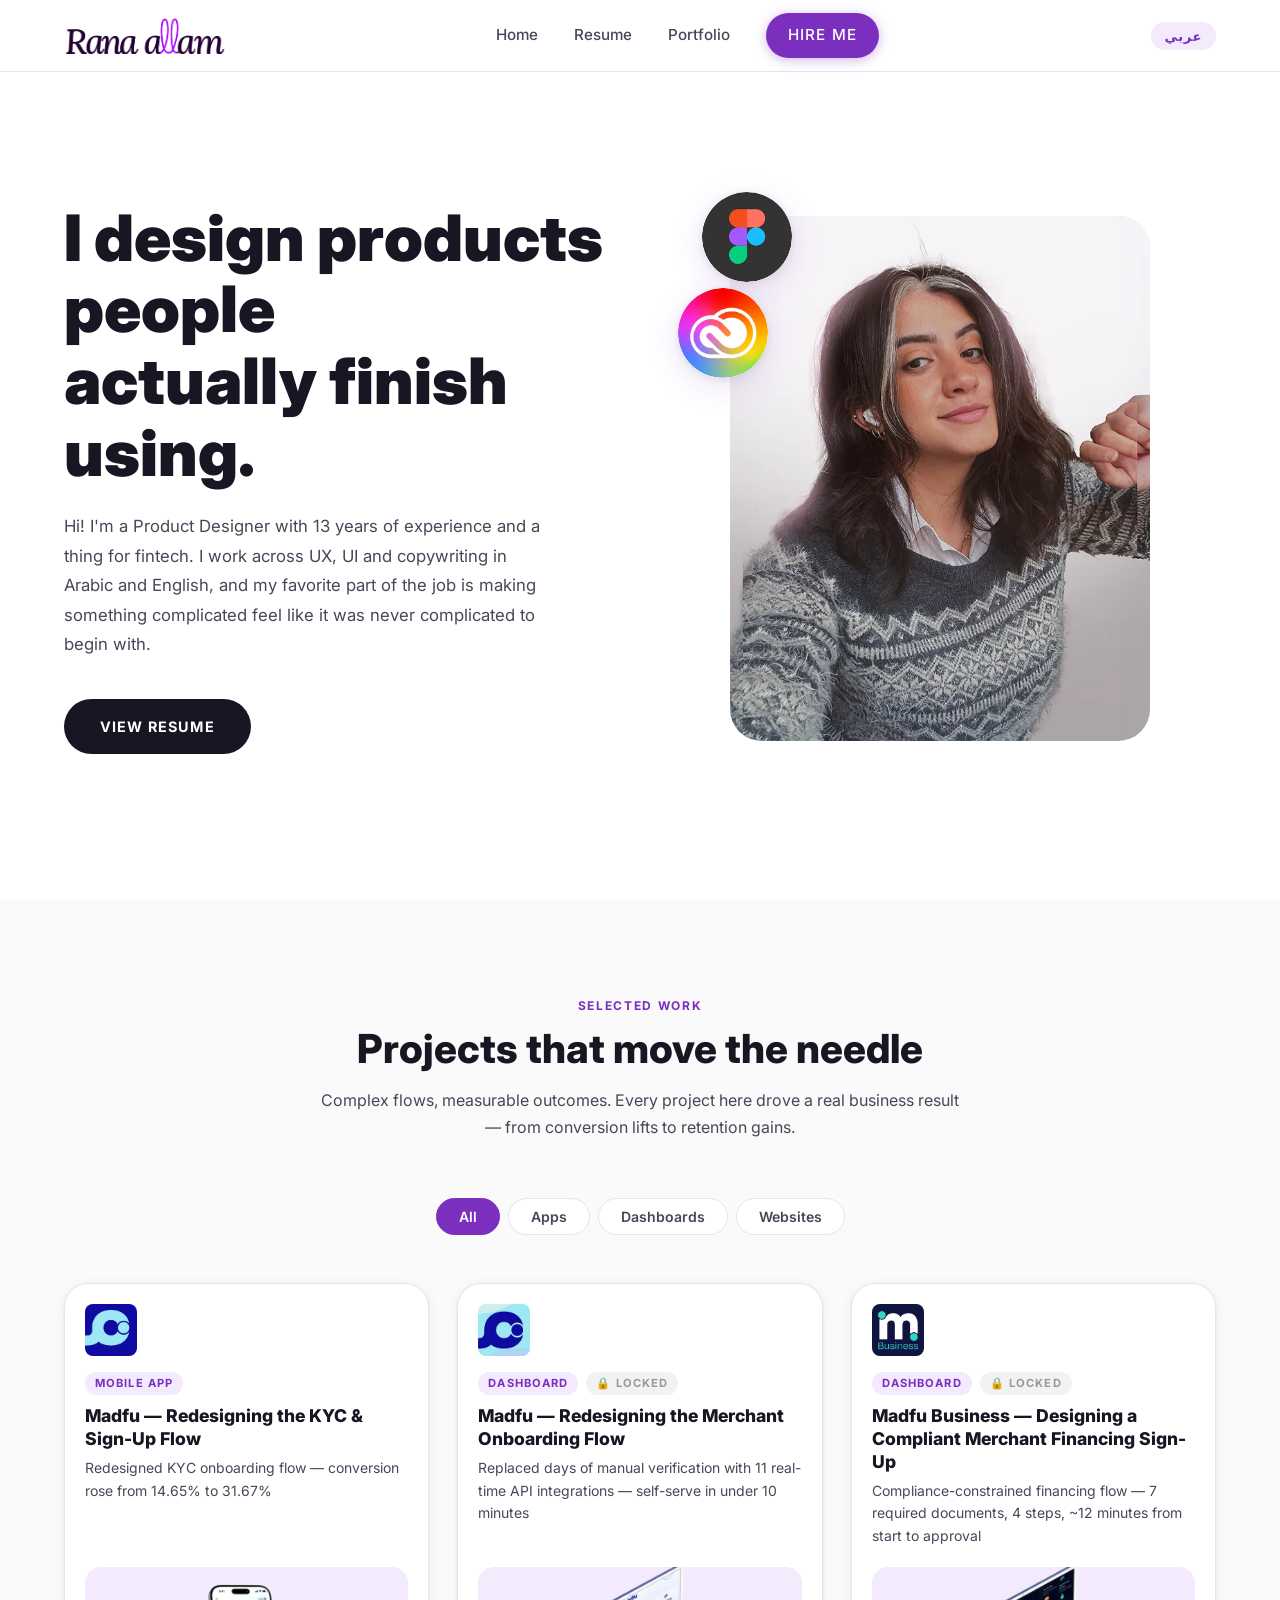
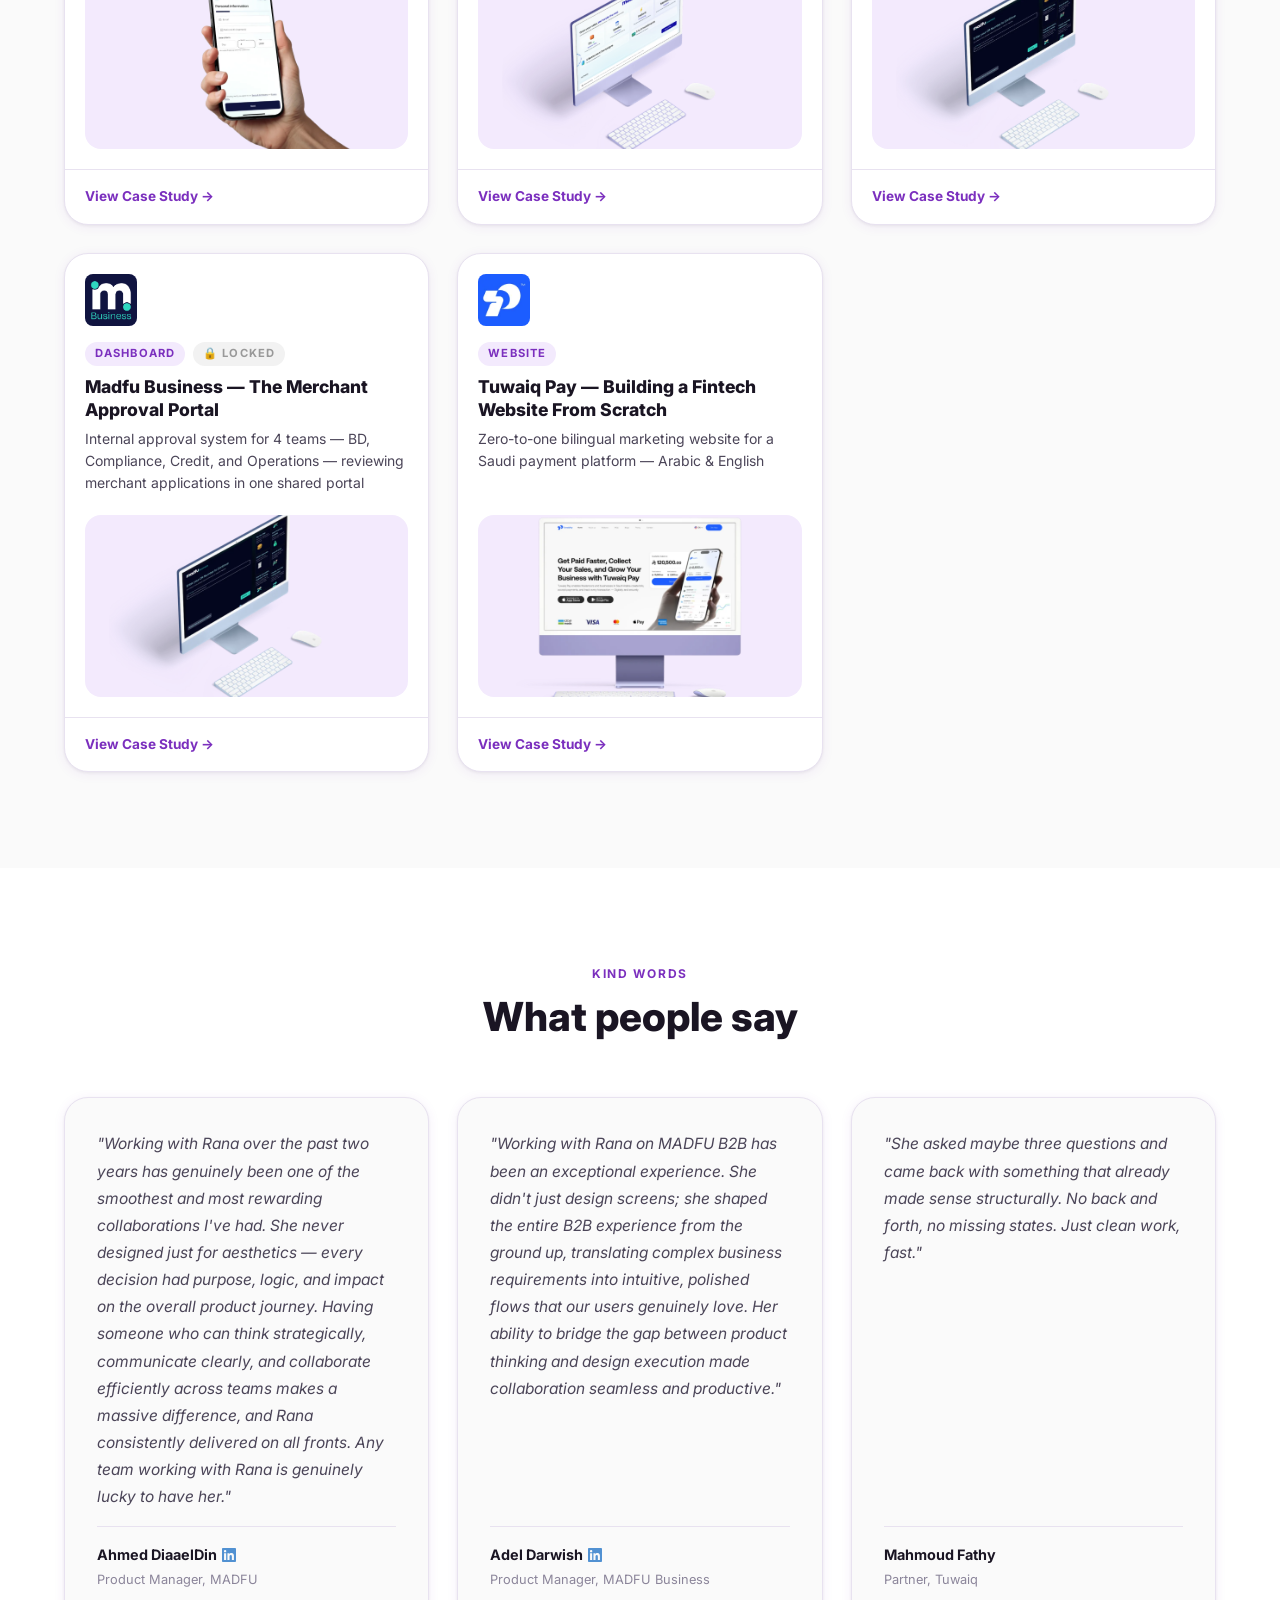
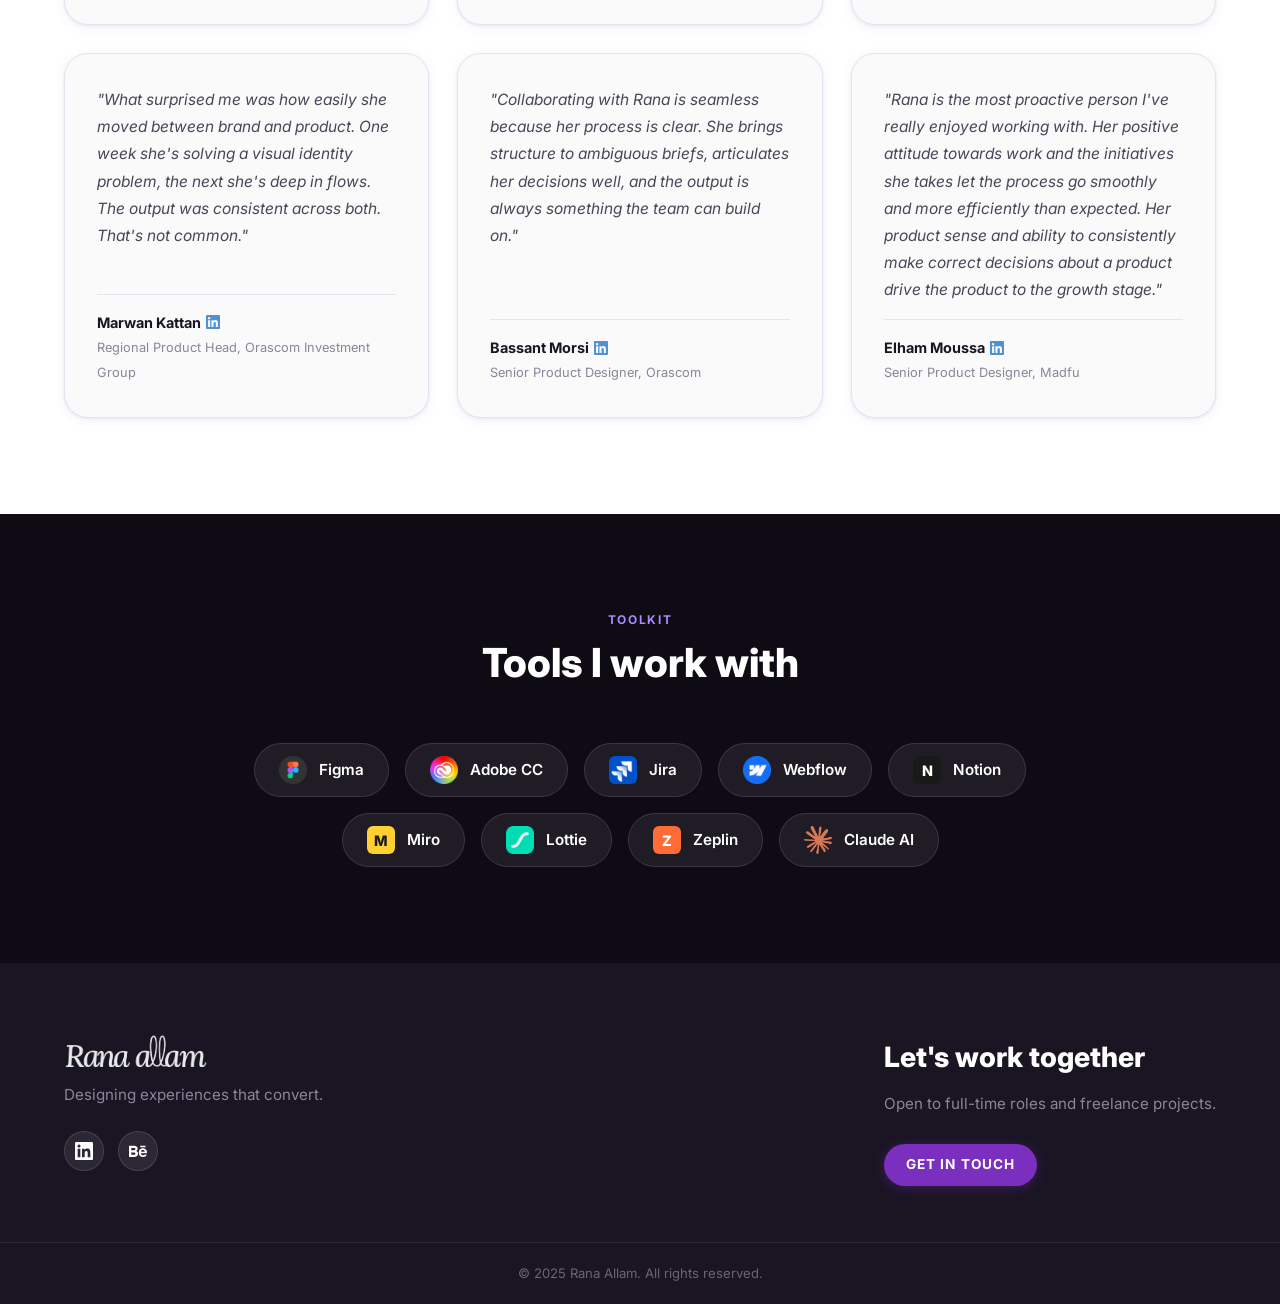
==== commit ce4912a2: "Update 1.3 User stories Plus Testmonials" ====
--- a/index.html
+++ b/index.html
@@ -133,6 +133,24 @@
         <a href="MadfuBusiness.html" class="card__cta" data-i18n="card-cta">View Case Study →</a>
       </article>
 
+      <!-- ── MADFU APPROVAL PORTAL ── -->
+      <article class="card" data-category="dashboard">
+        <div class="card__logo-wrap">
+          <div class="card__logo-placeholder">
+            <img src="Case%20Studies/Madfu%20B2b/Logo.png" alt="Madfu Business logo" />
+          </div>
+        </div>
+        <div class="card__meta">
+          <span class="card__category" data-i18n="card-approval-cat">Dashboard</span><span class="card__locked" data-i18n="card-locked">🔒 Locked</span>
+          <h3 class="card__title" data-i18n="card-approval-title">Madfu Business — The Merchant Approval Portal</h3>
+          <p class="card__sub" data-i18n="card-approval-sub">Internal approval system for 4 teams — BD, Compliance, Credit, and Operations — reviewing merchant applications in one shared portal</p>
+        </div>
+        <div class="card__mockup">
+          <img src="Case%20Studies/Madfu%20B2b/Merchant%20Portal/Sign%20Up/Mockup.webp" alt="Madfu Business Approval Portal mockup" />
+        </div>
+        <a href="MadfuApproval.html" class="card__cta" data-i18n="card-cta">View Case Study →</a>
+      </article>
+
       <!-- ── WEBSITES ── -->
       <article class="card" data-category="website">
         <div class="card__logo-wrap">
@@ -164,7 +182,7 @@
 
       <blockquote class="tcard">
         <p class="tcard__quote" data-i18n="test1-quote">
-          "I didn't ask for animations. I just asked for screens. She came back with motion that made the whole product feel like a different tier. She clearly thinks in experience, not just interface."
+          "Working with Rana over the past two years has genuinely been one of the smoothest and most rewarding collaborations I've had. She never designed just for aesthetics — every decision had purpose, logic, and impact on the overall product journey. Having someone who can think strategically, communicate clearly, and collaborate efficiently across teams makes a massive difference, and Rana consistently delivered on all fronts. Any team working with Rana is genuinely lucky to have her."
         </p>
         <footer class="tcard__footer">
           <div>
@@ -205,7 +223,7 @@
         <footer class="tcard__footer">
           <div>
             <strong><a href="https://www.linkedin.com/in/marwan-el-kattan-38188924/" target="_blank" rel="noopener" class="tcard__name-link">Marwan Kattan<svg class="tcard__li-icon" viewBox="0 0 24 24" fill="currentColor" aria-hidden="true"><path d="M20.447 20.452h-3.554v-5.569c0-1.328-.027-3.037-1.852-3.037-1.853 0-2.136 1.445-2.136 2.939v5.667H9.351V9h3.414v1.561h.046c.477-.9 1.637-1.85 3.37-1.85 3.601 0 4.267 2.37 4.267 5.455v6.286zM5.337 7.433a2.062 2.062 0 01-2.063-2.065 2.064 2.064 0 112.063 2.065zm1.782 13.019H3.555V9h3.564v11.452zM22.225 0H1.771C.792 0 0 .774 0 1.729v20.542C0 23.227.792 24 1.771 24h20.451C23.2 24 24 23.227 24 22.271V1.729C24 .774 23.2 0 22.222 0h.003z"/></svg></a></strong>
-            <span data-i18n="test4-role">Head of Product, Orascom</span>
+            <span data-i18n="test4-role">Regional Product Head, Orascom Investment Group</span>
           </div>
         </footer>
       </blockquote>
